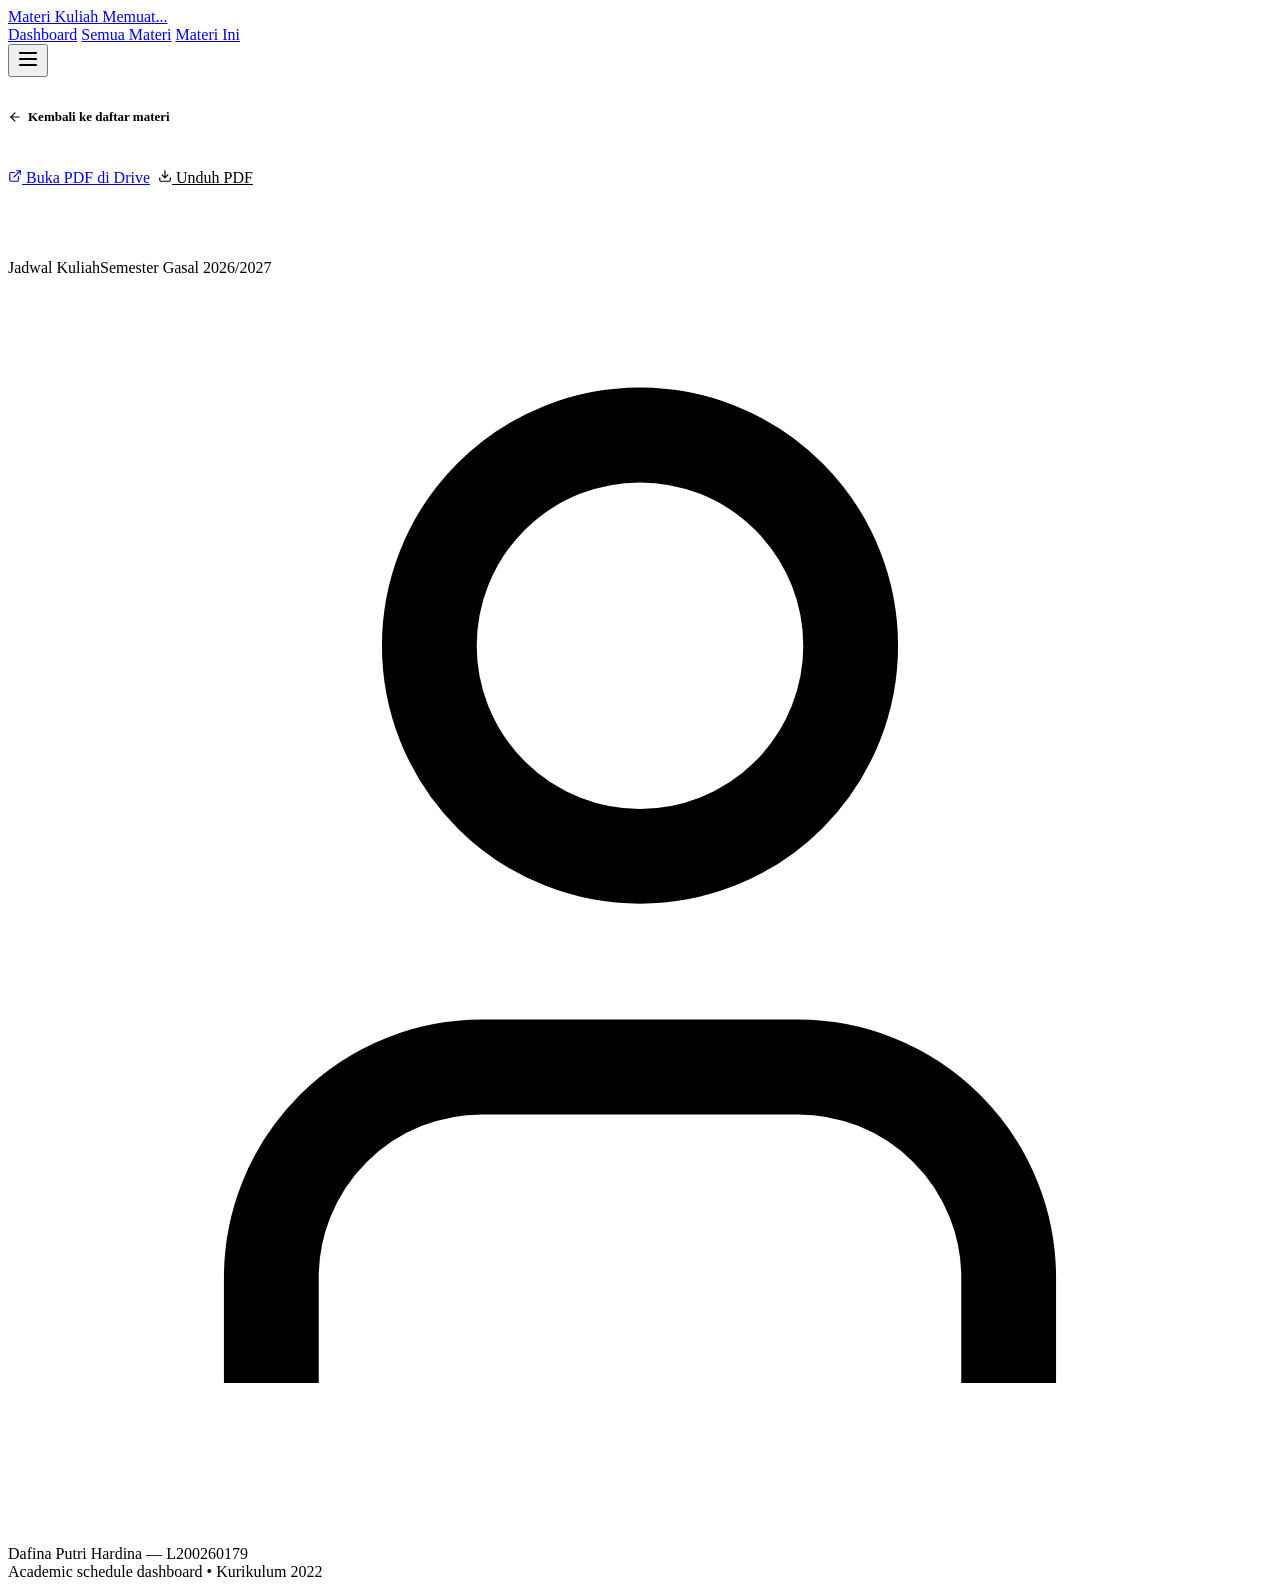
==== materi-eap.html @ a67ef13f "Add files via upload" ====
<!DOCTYPE html>
<html lang="id">
<head>
<meta charset="UTF-8">
<meta name="viewport" content="width=device-width, initial-scale=1.0">
<title>English for Academic Purpose — Materi</title>
<script>document.documentElement.classList.add('js');</script>
<link rel="preconnect" href="https://fonts.googleapis.com">
<link rel="preconnect" href="https://fonts.gstatic.com" crossorigin>
<link href="https://fonts.googleapis.com/css2?family=Inter:wght@400;500;600&family=Plus+Jakarta+Sans:wght@600;700&display=swap" rel="stylesheet">
<link rel="stylesheet" href="assets/style.css">
</head>
<body data-page="materi-detail" data-mk="TIF1221202">

<header class="header" id="siteHeader">
  <div class="container header-inner">
    <a href="index.html" class="header-brand">
      <span class="header-brand-title">Materi Kuliah</span>
      <span class="header-brand-sub" id="courseTitle">Memuat...</span>
    </a>
    <nav class="header-nav" id="headerNav">
      <a href="index.html">Dashboard</a>
      <a href="materi.html">Semua Materi</a>
      <a href="#" class="active">Materi Ini</a>
    </nav>
    <button class="menu-toggle" id="menuToggle" aria-label="Buka menu" aria-expanded="false">
      <svg xmlns="http://www.w3.org/2000/svg" width="24" height="24" viewBox="0 0 24 24" fill="none" stroke="currentColor" stroke-width="2" stroke-linecap="round" stroke-linejoin="round"><line x1="4" x2="20" y1="12" y2="12"/><line x1="4" x2="20" y1="6" y2="6"/><line x1="4" x2="20" y1="18" y2="18"/></svg>
    </button>
  </div>
</header>

<main class="container">
  <section class="page-intro" style="padding-top:32px;padding-bottom:8px">
    <a href="materi.html" style="display:inline-flex;align-items:center;gap:6px;font-size:13px;font-weight:600;color:var(--navy);margin-bottom:16px;text-decoration:none">
      <svg xmlns="http://www.w3.org/2000/svg" width="14" height="14" viewBox="0 0 24 24" fill="none" stroke="currentColor" stroke-width="2" stroke-linecap="round" stroke-linejoin="round"><path d="M19 12H5"/><path d="m12 19-7-7 7-7"/></svg>
      Kembali ke daftar materi
    </a>
    <div id="courseMeta" style="display:flex;flex-wrap:wrap;gap:16px;font-size:13px;color:var(--ts);margin-top:12px"></div>
    <div style="display:flex;gap:8px;flex-wrap:wrap;margin-top:16px">
      <a id="openDrive" href="#" target="_blank" rel="noopener" class="btn">
        <svg xmlns="http://www.w3.org/2000/svg" width="14" height="14" viewBox="0 0 24 24" fill="none" stroke="currentColor" stroke-width="2" stroke-linecap="round" stroke-linejoin="round"><path d="M18 13v6a2 2 0 0 1-2 2H5a2 2 0 0 1-2-2V8a2 2 0 0 1 2-2h6"/><polyline points="15 3 21 3 21 9"/><line x1="10" x2="21" y1="14" y2="3"/></svg>
        Buka PDF di Drive
      </a>
      <a id="downloadPdf" href="#" target="_blank" rel="noopener" class="btn" style="background:var(--surface);color:var(--tp);border:1px solid var(--border)">
        <svg xmlns="http://www.w3.org/2000/svg" width="14" height="14" viewBox="0 0 24 24" fill="none" stroke="currentColor" stroke-width="2" stroke-linecap="round" stroke-linejoin="round"><path d="M21 15v4a2 2 0 0 1-2 2H5a2 2 0 0 1-2-2v-4"/><polyline points="7 10 12 15 17 10"/><line x1="12" x2="12" y1="15" y2="3"/></svg>
        Unduh PDF
      </a>
    </div>
  </section>

  <div class="materi-detail-layout" style="padding-bottom:64px">
    <aside class="materi-nav" id="materiNav"></aside>
    <div class="pertemuan-main" id="pertemuanContent"></div>
  </div>
</main>

<footer class="footer">
  <div class="container footer-inner">
    <div class="footer-brand"><span class="footer-brand-title">Jadwal Kuliah</span><span class="footer-brand-sub">Semester Gasal 2026/2027</span></div>
    <div class="footer-divider"></div>
    <div class="footer-meta">
      <div class="footer-meta-item"><svg xmlns="http://www.w3.org/2000/svg" viewBox="0 0 24 24" fill="none" stroke="currentColor" stroke-width="1.8"><path d="M19 21v-2a4 4 0 0 0-4-4H9a4 4 0 0 0-4 4v2"/><circle cx="12" cy="7" r="4"/></svg><span>Dafina Putri Hardina — L200260179</span></div>
      <span class="footer-tagline">Academic schedule dashboard • Kurikulum 2022</span>
    </div>
  </div>
</footer>

<script src="assets/data.js"></script>
<script src="assets/app.js"></script>
</body>
</html>
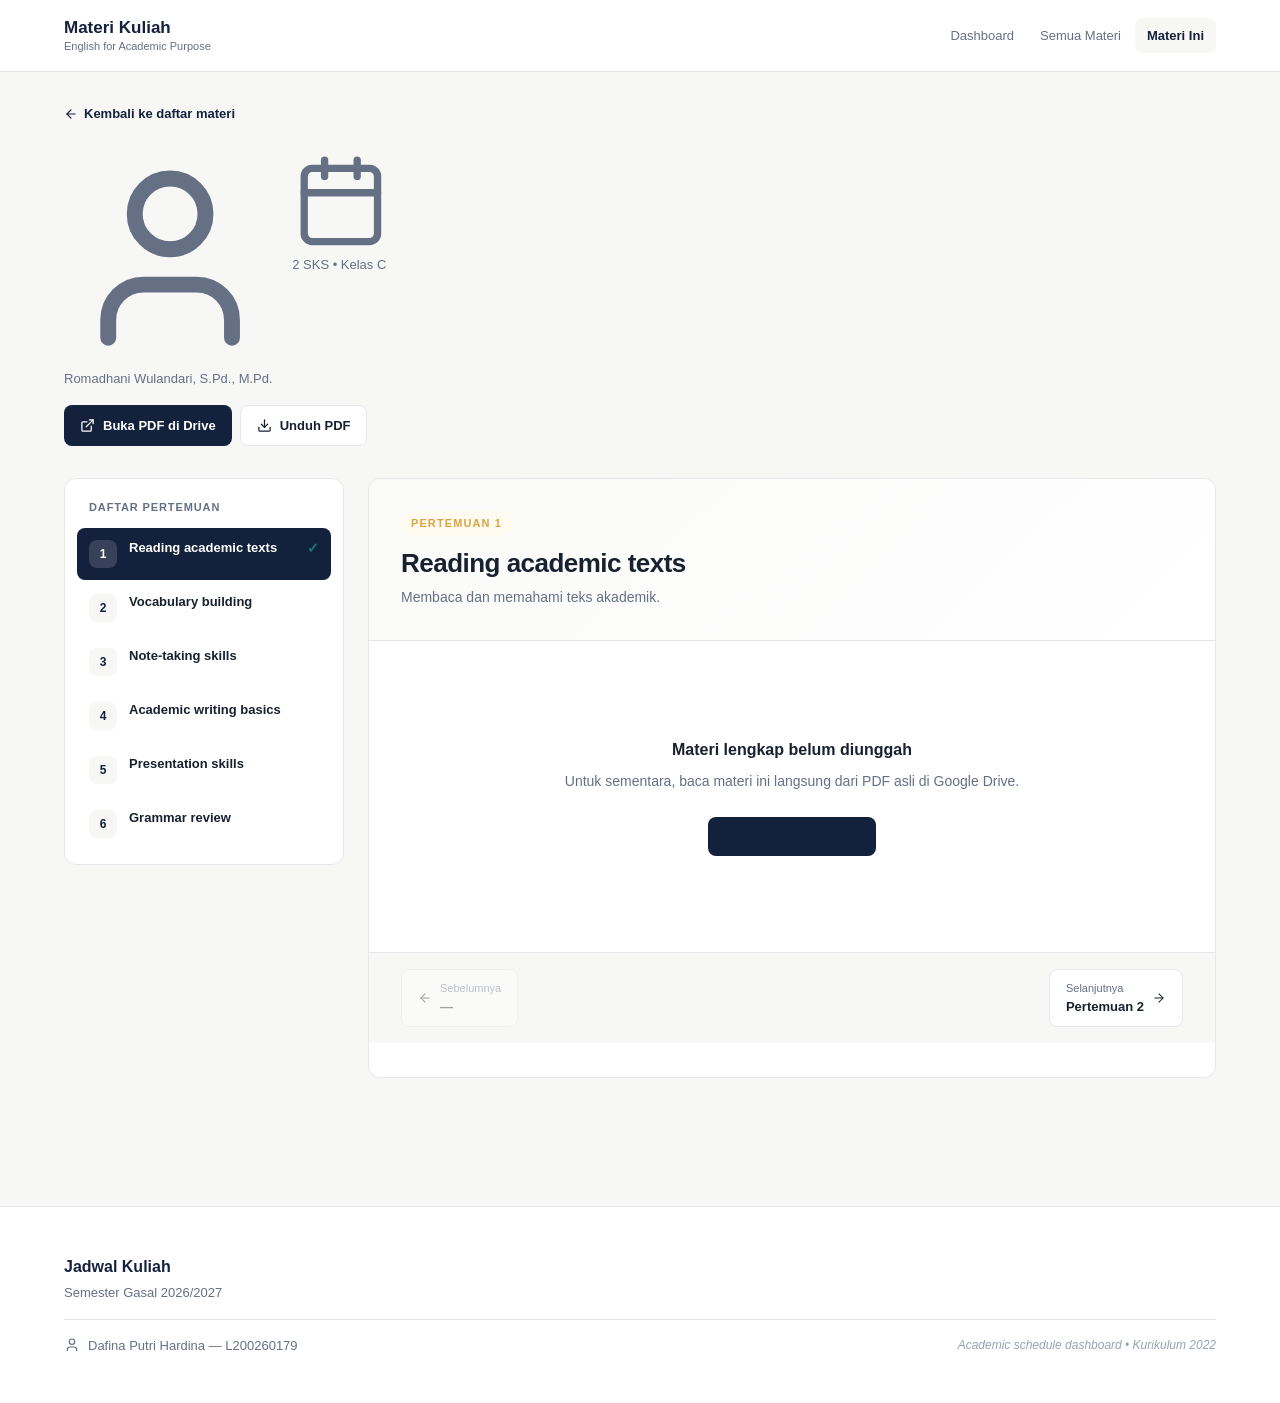
==== commit 8ecb4373: "Update materi-eap.html" ====
--- a/materi-eap.html
+++ b/materi-eap.html
@@ -66,6 +66,7 @@
 </footer>
 
 <script src="assets/data.js"></script>
+<script src="assets/materi.js"></script>
 <script src="assets/app.js"></script>
 </body>
-</html>+</html>
--- a/assets/style.css
+++ b/assets/style.css
@@ -0,0 +1,449 @@
+*,*::before,*::after{box-sizing:border-box;margin:0;padding:0}
+:root{
+  --navy:#14213D; --gold:#D9A441; --teal:#197C7A;
+  --bg:#F7F7F5; --surface:#FFFFFF;
+  --tp:#18212F; --ts:#667085;
+  --border:#E4E7EC;
+  --success:#2F7D5A; --warning:#C58A24; --danger:#B84A4A;
+  --sp1:4px;--sp2:8px;--sp3:12px;--sp4:16px;--sp5:24px;--sp6:32px;--sp7:48px;--sp8:64px;
+  --rb:8px;--rc:12px;
+  --sh-sm:0 1px 3px rgba(16,24,40,.06);
+  --sh-hv:0 4px 12px rgba(16,24,40,.08);
+  --fh:'Plus Jakarta Sans','Inter',sans-serif;
+  --fb:'Inter',sans-serif;
+  --mw:1200px;--hh:72px;
+  --ease:cubic-bezier(.22,.61,.36,1);
+  --ease-smooth:cubic-bezier(.16,1,.3,1);
+  --ease-bounce:cubic-bezier(.34,1.56,.64,1);
+}
+html{scroll-behavior:smooth;scroll-padding-top:90px}
+body{font-family:var(--fb);background:var(--bg);color:var(--tp);font-size:15px;line-height:1.5;-webkit-font-smoothing:antialiased}
+h1,h2,h3,h4{font-family:var(--fh);font-weight:700;letter-spacing:-.02em;line-height:1.15}
+h1{font-size:36px}h2{font-size:26px}h3{font-size:19px}h4{font-size:15px}
+@media(max-width:768px){h1{font-size:28px}h2{font-size:22px}h3{font-size:17px}}
+.container{max-width:var(--mw);margin:0 auto;padding:0 var(--sp5)}
+@media(max-width:768px){.container{padding:0 var(--sp4)}}
+.eyebrow{font-size:12px;font-weight:600;letter-spacing:.08em;text-transform:uppercase;color:var(--gold)}
+.sr-only{position:absolute;width:1px;height:1px;padding:0;margin:-1px;overflow:hidden;clip:rect(0,0,0,0);white-space:nowrap;border:0}
+a{color:var(--navy);text-decoration:none}
+a:hover{text-decoration:underline}
+
+@keyframes fadeUpSm{from{opacity:0;transform:translateY(6px)}to{opacity:1;transform:translateY(0)}}
+@keyframes fadeUp{from{opacity:0;transform:translateY(10px)}to{opacity:1;transform:translateY(0)}}
+@keyframes fadeInOnly{from{opacity:0}to{opacity:1}}
+@keyframes pulseDot{0%,100%{opacity:1;transform:scale(1)}50%{opacity:.35;transform:scale(1.4)}}
+@keyframes headerDrop{from{opacity:0;transform:translateY(-18px)}to{opacity:1;transform:translateY(0)}}
+@keyframes heroTitle{from{opacity:0;transform:translateY(28px) scale(.97)}to{opacity:1;transform:translateY(0) scale(1)}}
+@keyframes summaryIn{from{opacity:0;transform:translateY(36px) scale(.96)}to{opacity:1;transform:translateY(0) scale(1)}}
+@keyframes cardStagger{from{opacity:0;transform:translateY(36px) scale(.98)}to{opacity:1;transform:translateY(0) scale(1)}}
+@keyframes slideInLeft{from{opacity:0;transform:translateX(-16px)}to{opacity:1;transform:translateX(0)}}
+@keyframes slideDown{from{opacity:0;transform:translateY(-12px)}to{opacity:1;transform:translateY(0)}}
+@keyframes cdPop{0%{transform:scale(1)}40%{transform:scale(1.18);color:var(--gold)}100%{transform:scale(1)}}
+@keyframes currentGlow{0%,100%{box-shadow:0 2px 10px rgba(25,124,122,.16)}50%{box-shadow:0 10px 28px rgba(25,124,122,.38)}}
+@keyframes gridIn{from{opacity:0;transform:translateY(24px) scale(.98)}to{opacity:1;transform:translateY(0) scale(1)}}
+
+.header{animation:headerDrop 700ms var(--ease-smooth) backwards}
+.js .reveal{opacity:0;transform:translateY(52px);transition:opacity 900ms var(--ease-smooth),transform 900ms var(--ease-smooth)}
+.js .reveal.is-visible{opacity:1;transform:translateY(0)}
+
+.header{position:sticky;top:0;z-index:100;background:var(--surface);border-bottom:1px solid var(--border);height:var(--hh);display:flex;align-items:center;
+  transition:box-shadow 400ms var(--ease-smooth),border-color 400ms var(--ease-smooth),background-color 400ms var(--ease-smooth)}
+.header.scrolled{box-shadow:0 8px 24px rgba(16,24,40,.08);border-bottom-color:#D0D5DD;background:rgba(255,255,255,.98)}
+.header-inner{display:flex;align-items:center;justify-content:space-between;width:100%}
+.header-brand{text-decoration:none;color:var(--tp);display:flex;flex-direction:column;gap:2px}
+.header-brand-title{font-family:var(--fh);font-weight:700;font-size:17px;color:var(--navy);line-height:1.2}
+.header-brand-sub{font-size:11px;font-weight:500;color:var(--ts);line-height:1.2}
+.header-nav{display:flex;align-items:center;gap:2px;flex-wrap:wrap}
+.header-nav a{font-size:13px;font-weight:500;color:var(--ts);text-decoration:none;padding:var(--sp2) var(--sp3);border-radius:var(--rb);transition:color 220ms var(--ease-smooth), background-color 220ms var(--ease-smooth)}
+.header-nav a:hover{color:var(--navy);background:var(--bg);text-decoration:none}
+.header-nav a.active{color:var(--navy);font-weight:600;background:var(--bg)}
+.menu-toggle{display:none;background:none;border:none;cursor:pointer;padding:var(--sp2);color:var(--tp);border-radius:var(--rb)}
+.menu-toggle:hover{background:var(--bg)}
+@media(max-width:1100px){
+  .header-nav{display:none;position:absolute;top:var(--hh);left:0;right:0;background:var(--surface);border-bottom:1px solid var(--border);flex-direction:column;padding:var(--sp3);box-shadow:var(--sh-sm)}
+  .header-nav.open{display:flex;animation:fadeUpSm 260ms var(--ease-smooth) backwards}
+  .header-nav a{padding:var(--sp3) var(--sp4);width:100%}
+  .menu-toggle{display:flex;align-items:center}
+}
+
+.page-intro{padding:var(--sp8) 0 var(--sp6)}
+@media(max-width:768px){.page-intro{padding:var(--sp6) 0 var(--sp5)}}
+.page-intro .eyebrow{margin-bottom:var(--sp2);display:block}
+.page-intro h1{margin-bottom:var(--sp2)}
+.page-intro p{color:var(--ts);font-size:16px;max-width:620px}
+.student-info{display:flex;flex-wrap:wrap;gap:var(--sp2) var(--sp5);margin-top:var(--sp5);padding:var(--sp4) 0;border-top:1px solid var(--border);border-bottom:1px solid var(--border)}
+.student-info-item{display:flex;align-items:center;gap:var(--sp2);font-size:14px;color:var(--ts)}
+.student-info-item svg{width:16px;height:16px;stroke-width:1.8;color:var(--navy)}
+.student-info-item strong{color:var(--tp);font-weight:600}
+
+.today-summary{background:var(--surface);border:1px solid var(--border);border-radius:var(--rc);padding:var(--sp6);box-shadow:var(--sh-sm)}
+@media(max-width:768px){.today-summary{padding:var(--sp5)}}
+.today-header{display:flex;align-items:flex-start;justify-content:space-between;flex-wrap:wrap;gap:var(--sp4);margin-bottom:var(--sp5)}
+.today-date{display:flex;flex-direction:column;gap:var(--sp1)}
+.today-date .day-name{font-family:var(--fh);font-size:22px;font-weight:700;color:var(--navy);text-transform:uppercase}
+.today-date .full-date{font-size:13px;color:var(--ts);font-weight:500;text-transform:uppercase;letter-spacing:.04em}
+.today-class-count{display:flex;align-items:center;gap:var(--sp2);background:var(--bg);padding:var(--sp2) var(--sp4);border-radius:var(--rb);font-size:14px;font-weight:600;color:var(--navy)}
+.today-next{display:flex;align-items:flex-start;gap:var(--sp4);padding-top:var(--sp4);border-top:1px solid var(--border)}
+.today-next-icon{width:40px;height:40px;background:var(--navy);border-radius:var(--rb);display:flex;align-items:center;justify-content:center;color:#fff;flex-shrink:0}
+.today-next-info{flex:1;min-width:0}
+.today-next-label{font-size:11px;font-weight:600;letter-spacing:.06em;text-transform:uppercase;color:var(--ts);margin-bottom:var(--sp1)}
+.today-next-course{font-family:var(--fh);font-size:16px;font-weight:700;color:var(--tp);margin-bottom:var(--sp1);line-height:1.3}
+.today-next-time{font-size:14px;color:var(--ts);font-weight:500}
+.today-next-status{display:inline-flex;align-items:center;gap:var(--sp2);font-size:12px;font-weight:600;padding:var(--sp1) var(--sp3);border-radius:100px;margin-top:var(--sp2)}
+.today-next-status .dot{width:8px;height:8px;border-radius:50%}
+.st-upcoming{background:#F0F4FF;color:#3B5BDB}.st-upcoming .dot{background:#3B5BDB}
+.st-ongoing{background:#E6F7F0;color:var(--success)}.st-ongoing .dot{background:var(--success);animation:pulseDot 1.6s ease-in-out infinite}
+.st-free{background:#FFF8E6;color:var(--warning)}.st-free .dot{background:var(--warning)}
+.today-next-countdown{display:inline-flex;align-items:baseline;gap:6px;margin-top:var(--sp3);padding:6px 10px;background:var(--bg);border-radius:var(--rb);font-size:12px;color:var(--ts);font-weight:500}
+.today-next-countdown .cd-value{font-family:var(--fh);font-weight:700;color:var(--navy);font-size:13px;font-variant-numeric:tabular-nums;display:inline-block}
+.cd-value.cd-pop{animation:cdPop 500ms var(--ease-bounce)}
+
+.sec{margin-top:var(--sp7)}
+.sec-h{display:flex;align-items:center;justify-content:space-between;margin-bottom:var(--sp5);flex-wrap:wrap;gap:var(--sp3)}
+.sec-h h2{font-size:24px}
+.sec-h .sub{font-size:13px;color:var(--ts);margin-top:4px;max-width:640px}
+@media(max-width:768px){.sec-h h2{font-size:20px}}
+
+.day-tabs{display:flex;border-bottom:1px solid var(--border);overflow-x:auto;scrollbar-width:none}
+.day-tabs::-webkit-scrollbar{display:none}
+.day-tab{position:relative;background:none;border:none;border-bottom:2px solid transparent;padding:var(--sp3) var(--sp4);font-family:var(--fb);font-size:14px;font-weight:500;color:var(--ts);cursor:pointer;white-space:nowrap;margin-bottom:-1px;
+  transition:color 350ms var(--ease-smooth), border-color 450ms var(--ease-smooth), background-color 350ms var(--ease-smooth)}
+.day-tab::after{content:"";position:absolute;left:12px;right:12px;bottom:-1px;height:2px;background:var(--navy);border-radius:2px;transform:scaleX(0);transform-origin:center;transition:transform 450ms var(--ease-smooth);pointer-events:none}
+.day-tab:hover{color:var(--navy)}
+.day-tab.active{color:var(--navy);font-weight:600;border-bottom-color:transparent}
+.day-tab.active::after{transform:scaleX(1)}
+.day-tab .cc{display:inline-block;background:var(--bg);color:var(--ts);font-size:11px;font-weight:600;padding:1px 7px;border-radius:100px;margin-left:var(--sp2)}
+.day-tab.has-c .cc{background:var(--teal);color:#fff}
+.day-tab.active .cc{background:var(--navy);color:#fff}
+
+.schedule-list{display:flex;flex-direction:column;gap:var(--sp3);margin-top:var(--sp5)}
+.schedule-card{background:var(--surface);border:1px solid var(--border);border-radius:var(--rc);padding:var(--sp5) var(--sp6);display:grid;grid-template-columns:140px 1fr auto;gap:var(--sp5);align-items:center;position:relative;
+  animation:cardStagger 800ms var(--ease-smooth) backwards;
+  transition:transform 320ms var(--ease-smooth),box-shadow 320ms var(--ease-smooth),border-color 320ms var(--ease-smooth)}
+.schedule-list .schedule-card:nth-child(1){animation-delay:80ms}
+.schedule-list .schedule-card:nth-child(2){animation-delay:180ms}
+.schedule-list .schedule-card:nth-child(3){animation-delay:280ms}
+@media(max-width:900px){.schedule-card{grid-template-columns:120px 1fr;padding:var(--sp4) var(--sp5);gap:var(--sp4)}}
+@media(max-width:600px){.schedule-card{grid-template-columns:1fr;padding:var(--sp4);gap:var(--sp3)}}
+@media(hover:hover){.schedule-card:hover{transform:translateY(-7px) scale(1.012);box-shadow:0 18px 36px rgba(16,24,40,.14);border-color:#B8C0CC}}
+.schedule-card.is-current{border-color:var(--teal);background:linear-gradient(0deg, rgba(25,124,122,.05), rgba(25,124,122,.05)), var(--surface);animation:cardStagger 800ms var(--ease-smooth) backwards, currentGlow 2.8s ease-in-out infinite;transform:translateY(-1px)}
+.schedule-card.is-current::before{content:"";position:absolute;left:0;top:0;bottom:0;width:3px;background:var(--teal);border-radius:var(--rc) 0 0 var(--rc)}
+.card-time{display:flex;flex-direction:column;gap:var(--sp1)}
+.card-time-value{font-family:var(--fh);font-size:17px;font-weight:700;color:var(--navy);line-height:1.2}
+.card-time-jam{font-size:12px;font-weight:500;color:var(--ts)}
+.card-main{min-width:0}
+.card-course{font-family:var(--fh);font-size:16px;font-weight:700;color:var(--tp);margin-bottom:var(--sp1);line-height:1.3}
+.card-code{font-size:12px;font-weight:500;color:var(--ts);font-family:'SF Mono','Fira Code',monospace}
+.card-meta{display:flex;flex-wrap:wrap;gap:var(--sp2) var(--sp5);margin-top:var(--sp3)}
+.card-meta-item{display:flex;align-items:center;gap:var(--sp2);font-size:13px;color:var(--ts)}
+.card-meta-item svg{width:15px;height:15px;stroke-width:1.8;color:var(--navy);flex-shrink:0}
+.card-side{display:flex;flex-direction:column;align-items:flex-end;gap:var(--sp2)}
+.card-kelas-badge{display:inline-flex;align-items:center;justify-content:center;width:32px;height:32px;background:var(--navy);color:#fff;border-radius:var(--rb);font-family:var(--fh);font-weight:700;font-size:14px}
+@media(max-width:900px){.card-side{grid-column:1/-1;flex-direction:row;align-items:center;justify-content:flex-start;gap:var(--sp4);padding-top:var(--sp3);border-top:1px solid var(--border)}}
+
+.overview-grid{display:grid;grid-template-columns:repeat(5,1fr);gap:var(--sp3)}
+@media(max-width:900px){.overview-grid{grid-template-columns:repeat(3,1fr)}}
+@media(max-width:600px){.overview-grid{grid-template-columns:1fr 1fr}}
+.overview-card{background:var(--surface);border:1px solid var(--border);border-radius:var(--rc);padding:var(--sp4) var(--sp5);
+  transition:transform 320ms var(--ease-smooth),box-shadow 320ms var(--ease-smooth),border-color 320ms var(--ease-smooth)}
+.overview-card:hover{transform:translateY(-5px);box-shadow:var(--sh-hv);border-color:#C8CDD5}
+.overview-card .day{font-family:var(--fh);font-size:14px;font-weight:700;color:var(--navy);text-transform:uppercase;letter-spacing:.03em;margin-bottom:var(--sp2)}
+.overview-card .count{font-family:var(--fh);font-size:32px;font-weight:700;color:var(--tp);line-height:1;margin-bottom:var(--sp1);transition:transform 320ms var(--ease-bounce),color 320ms var(--ease-smooth);display:inline-block}
+.overview-card:hover .count{transform:scale(1.12);color:var(--navy)}
+.overview-card .count-label{font-size:12px;color:var(--ts);font-weight:500}
+.overview-card.empty .count{color:#C8CDD5}
+
+.materi-grid{display:grid;grid-template-columns:repeat(auto-fill,minmax(300px,1fr));gap:var(--sp4);margin-top:var(--sp5)}
+.materi-card{background:var(--surface);border:1px solid var(--border);border-radius:var(--rc);padding:var(--sp5);display:flex;flex-direction:column;gap:var(--sp3);text-decoration:none;color:inherit;
+  animation:gridIn 600ms var(--ease-smooth) backwards;
+  transition:transform 320ms var(--ease-smooth),box-shadow 320ms var(--ease-smooth),border-color 320ms var(--ease-smooth)}
+.materi-card:hover{transform:translateY(-5px);box-shadow:0 18px 36px rgba(16,24,40,.1);border-color:#C8CDD5;text-decoration:none}
+.materi-card-icon{width:48px;height:48px;background:var(--navy);border-radius:var(--rb);display:flex;align-items:center;justify-content:center;color:#fff;font-family:var(--fh);font-weight:700;font-size:18px}
+.materi-card-body{flex:1}
+.materi-card-code{font-size:11px;font-weight:600;color:var(--ts);font-family:'SF Mono','Fira Code',monospace;letter-spacing:.04em}
+.materi-card-title{font-family:var(--fh);font-size:17px;font-weight:700;color:var(--tp);margin:6px 0;line-height:1.3}
+.materi-card-meta{display:flex;gap:var(--sp3);flex-wrap:wrap;font-size:12px;color:var(--ts);margin-top:var(--sp2)}
+.materi-card-meta span{display:inline-flex;align-items:center;gap:5px}
+.materi-card-meta svg{width:12px;height:12px;color:var(--navy);stroke-width:1.8}
+.materi-card-progress{margin-top:var(--sp4);padding-top:var(--sp3);border-top:1px solid var(--border);display:flex;justify-content:space-between;align-items:center;gap:var(--sp3)}
+.materi-card-progress-bar{flex:1;height:5px;background:var(--border);border-radius:100px;overflow:hidden}
+.materi-card-progress-fill{height:100%;background:var(--teal);border-radius:100px;transition:width 700ms var(--ease-smooth)}
+.materi-card-progress-text{font-size:11px;font-weight:700;color:var(--navy);font-variant-numeric:tabular-nums}
+.materi-card-cta{display:inline-flex;align-items:center;gap:6px;font-size:12px;font-weight:600;color:var(--navy);margin-top:var(--sp2)}
+.materi-card-cta svg{width:13px;height:13px;stroke-width:2.2;transition:transform 220ms var(--ease-smooth)}
+.materi-card:hover .materi-card-cta svg{transform:translateX(3px)}
+
+.materi-detail-layout{display:grid;grid-template-columns:280px 1fr;gap:var(--sp5);align-items:start;margin-top:var(--sp5)}
+@media(max-width:900px){.materi-detail-layout{grid-template-columns:1fr;gap:var(--sp4)}}
+.materi-nav{background:var(--surface);border:1px solid var(--border);border-radius:var(--rc);padding:var(--sp3);position:sticky;top:88px;max-height:calc(100vh - 110px);overflow-y:auto}
+@media(max-width:900px){.materi-nav{position:static;max-height:none;display:flex;overflow-x:auto;gap:var(--sp2);padding:var(--sp3);scrollbar-width:none}}
+.materi-nav::-webkit-scrollbar{display:none}
+.materi-nav-title{font-size:11px;font-weight:700;letter-spacing:.08em;text-transform:uppercase;color:var(--ts);padding:var(--sp2) var(--sp3);margin-bottom:var(--sp1)}
+@media(max-width:900px){.materi-nav-title{display:none}}
+.pertemuan-item{display:flex;align-items:flex-start;gap:var(--sp3);padding:var(--sp3);border-radius:var(--rb);cursor:pointer;border:none;background:none;width:100%;text-align:left;font-family:var(--fb);margin-bottom:2px;
+  transition:background-color 250ms var(--ease-smooth), color 250ms var(--ease-smooth), transform 250ms var(--ease-smooth)}
+.pertemuan-item:hover{background:var(--bg);transform:translateX(4px)}
+.pertemuan-item.active{background:var(--navy);color:#fff}
+.pertemuan-item.active .pertemuan-item-title,.pertemuan-item.active .pertemuan-item-num{color:#fff}
+@media(max-width:900px){.pertemuan-item{flex-shrink:0;width:auto;white-space:nowrap;margin-bottom:0;padding:var(--sp2) var(--sp4)}}
+.pertemuan-item-num{width:28px;height:28px;background:var(--bg);color:var(--navy);border-radius:var(--rb);display:flex;align-items:center;justify-content:center;font-family:var(--fh);font-weight:700;font-size:12px;flex-shrink:0}
+.pertemuan-item.active .pertemuan-item-num{background:rgba(255,255,255,.15)}
+@media(max-width:900px){.pertemuan-item-num{display:none}}
+.pertemuan-item-body{min-width:0;flex:1}
+.pertemuan-item-title{font-family:var(--fh);font-size:13px;font-weight:700;color:var(--tp);line-height:1.3}
+.pertemuan-item-check{margin-left:auto;flex-shrink:0;color:var(--teal);font-weight:700;font-size:14px}
+
+.pertemuan-main{background:var(--surface);border:1px solid var(--border);border-radius:var(--rc);overflow:hidden;min-height:600px}
+.pertemuan-header{padding:var(--sp6);border-bottom:1px solid var(--border);background:linear-gradient(135deg,#FAFAF9 0%,#FFFFFF 100%)}
+@media(max-width:600px){.pertemuan-header{padding:var(--sp5)}}
+.pertemuan-num{display:inline-block;font-size:11px;font-weight:700;letter-spacing:.1em;text-transform:uppercase;color:var(--gold);background:#FFFBF0;padding:4px 10px;border-radius:100px;margin-bottom:var(--sp3)}
+.pertemuan-header h1{font-size:26px;margin-bottom:var(--sp2);line-height:1.2}
+.pertemuan-desc{font-size:14px;color:var(--ts);line-height:1.5}
+.pertemuan-body{padding:var(--sp6)}
+@media(max-width:600px){.pertemuan-body{padding:var(--sp5)}}
+.pertemuan-body .detail-section{margin-bottom:var(--sp5)}
+.pertemuan-body .detail-section:last-child{margin-bottom:0}
+.pertemuan-body .detail-section h6{font-family:var(--fh);font-size:13px;font-weight:700;color:var(--navy);letter-spacing:.02em;margin-bottom:var(--sp3);padding-bottom:var(--sp2);border-bottom:1px solid var(--border);text-transform:uppercase}
+.pertemuan-body .detail-section p{font-size:14px;color:var(--tp);line-height:1.75;margin-bottom:var(--sp3)}
+.pertemuan-body .detail-section ul{list-style:none;padding:0;margin:0 0 var(--sp3) 0}
+.pertemuan-body .detail-section ul li{position:relative;padding-left:20px;font-size:14px;color:var(--tp);line-height:1.75;margin-bottom:6px}
+.pertemuan-body .detail-section ul li::before{content:"";position:absolute;left:0;top:10px;width:5px;height:5px;background:var(--teal);border-radius:50%}
+.pertemuan-body .detail-section strong{color:var(--navy);font-weight:600}
+.pertemuan-body .detail-section ol{padding-left:22px;margin:0 0 var(--sp3) 0}
+.pertemuan-body .detail-section ol li{font-size:14px;color:var(--tp);line-height:1.75;margin-bottom:6px}
+.pertemuan-body .detail-example{background:var(--bg);border-left:3px solid var(--gold);padding:var(--sp3) var(--sp4);border-radius:0 var(--rb) var(--rb) 0;margin-bottom:var(--sp3);font-size:13.5px;line-height:1.7;color:var(--tp)}
+.pertemuan-body .detail-example .label{font-size:10px;font-weight:700;letter-spacing:.08em;text-transform:uppercase;color:var(--gold);margin-bottom:8px;display:block}
+.pertemuan-body .detail-example p{margin-bottom:4px;font-size:13.5px}
+.pertemuan-body .detail-note{background:#F0F8F7;border-left:3px solid var(--teal);padding:var(--sp3) var(--sp4);border-radius:0 var(--rb) var(--rb) 0;font-size:13.5px;color:var(--tp);line-height:1.7;margin-bottom:var(--sp3)}
+.pertemuan-body .detail-note.warm{background:#FFFBF0;border-left-color:var(--gold)}
+.pertemuan-body .detail-tag{display:inline-block;font-size:10px;font-weight:700;letter-spacing:.05em;text-transform:uppercase;color:#fff;background:var(--navy);padding:2px 8px;border-radius:4px;margin-right:4px;vertical-align:middle}
+.pertemuan-body .detail-tag.gold{background:var(--gold)}
+.pertemuan-body .detail-tag.teal{background:var(--teal)}
+.pertemuan-body .detail-tag.red{background:var(--danger)}
+.pertemuan-body .detail-tag.green{background:var(--success)}
+.pertemuan-body .eval-table{display:flex;flex-direction:column;border:1px solid var(--border);border-radius:var(--rb);overflow:hidden;margin-bottom:var(--sp3)}
+.pertemuan-body .eval-row{display:grid;grid-template-columns:1fr auto;gap:var(--sp3);padding:var(--sp3) var(--sp4);border-bottom:1px solid var(--border);font-size:13px;align-items:center}
+.pertemuan-body .eval-row:last-child{border-bottom:none}
+.pertemuan-body .eval-row .komponen{color:var(--tp);font-weight:500}
+.pertemuan-body .eval-row .bobot{font-family:var(--fh);font-weight:700;color:var(--navy);font-size:14px;min-width:48px;text-align:right}
+.pertemuan-body .eval-row.highlight{background:#FFFBF0}
+.pertemuan-body .eval-row.highlight .bobot{color:var(--gold)}
+.pertemuan-body .skala-grid{display:grid;grid-template-columns:repeat(auto-fit,minmax(120px,1fr));gap:var(--sp2)}
+.pertemuan-body .skala-item{display:flex;align-items:center;justify-content:space-between;padding:var(--sp3) var(--sp4);background:var(--bg);border-radius:var(--rb);border-left:3px solid var(--navy);font-size:13px}
+.pertemuan-body .skala-item .grade{font-family:var(--fh);font-weight:700;color:var(--navy);font-size:16px;min-width:32px}
+.pertemuan-body .skala-item .range{color:var(--ts);font-size:12px;font-family:'SF Mono','Fira Code',monospace}
+.pertemuan-body .skala-item.a{border-left-color:var(--success)}.pertemuan-body .skala-item.a .grade{color:var(--success)}
+.pertemuan-body .skala-item.b{border-left-color:var(--teal)}.pertemuan-body .skala-item.b .grade{color:var(--teal)}
+.pertemuan-body .skala-item.c{border-left-color:var(--gold)}.pertemuan-body .skala-item.c .grade{color:var(--gold)}
+.pertemuan-body .skala-item.d{border-left-color:var(--warning)}.pertemuan-body .skala-item.d .grade{color:var(--warning)}
+.pertemuan-body .skala-item.e{border-left-color:var(--danger)}.pertemuan-body .skala-item.e .grade{color:var(--danger)}
+
+.empty-content{text-align:center;padding:var(--sp8) var(--sp5);color:var(--ts)}
+.empty-content p{font-size:14px;line-height:1.6;margin-bottom:var(--sp2)}
+.empty-content a{color:var(--navy);font-weight:600;text-decoration:underline}
+
+.pertemuan-nav{display:flex;justify-content:space-between;gap:var(--sp3);padding:var(--sp4) var(--sp6);border-top:1px solid var(--border);background:var(--bg)}
+@media(max-width:600px){.pertemuan-nav{padding:var(--sp4) var(--sp5);flex-direction:column}}
+.pertemuan-nav-btn{display:inline-flex;align-items:center;gap:8px;padding:10px 16px;border-radius:var(--rb);border:1px solid var(--border);background:var(--surface);color:var(--tp);font-family:var(--fb);font-size:13px;font-weight:600;cursor:pointer;text-decoration:none;
+  transition:transform 200ms var(--ease-smooth),background-color 250ms var(--ease-smooth),box-shadow 250ms var(--ease-smooth)}
+.pertemuan-nav-btn:hover{background:#fff;transform:translateY(-2px);box-shadow:var(--sh-sm);text-decoration:none;color:var(--tp)}
+.pertemuan-nav-btn svg{width:14px;height:14px}
+.pertemuan-nav-btn.next{margin-left:auto}
+.pertemuan-nav-btn .label{font-size:11px;color:var(--ts);font-weight:500;display:block}
+
+.silabus-layout{display:grid;grid-template-columns:300px 1fr;gap:var(--sp5);align-items:start}
+@media(max-width:900px){.silabus-layout{grid-template-columns:1fr;gap:var(--sp4)}}
+.silabus-sidebar{background:var(--surface);border:1px solid var(--border);border-radius:var(--rc);padding:var(--sp3);position:sticky;top:88px;max-height:calc(100vh - 110px);overflow-y:auto}
+@media(max-width:900px){.silabus-sidebar{position:static;max-height:none;display:flex;overflow-x:auto;gap:var(--sp2);padding:var(--sp3);scrollbar-width:none}}
+.silabus-sidebar::-webkit-scrollbar{display:none}
+.silabus-sidebar-title{font-size:11px;font-weight:700;letter-spacing:.08em;text-transform:uppercase;color:var(--ts);padding:var(--sp2) var(--sp3);margin-bottom:var(--sp1)}
+@media(max-width:900px){.silabus-sidebar-title{display:none}}
+.silabus-item{display:flex;align-items:flex-start;gap:var(--sp3);padding:var(--sp3);border-radius:var(--rb);cursor:pointer;border:none;background:none;width:100%;text-align:left;font-family:var(--fb);margin-bottom:2px;
+  transition:background-color 250ms var(--ease-smooth), color 250ms var(--ease-smooth), transform 250ms var(--ease-smooth)}
+.silabus-item:hover{background:var(--bg);transform:translateX(6px)}
+.silabus-item.active{background:var(--navy);color:#fff}
+.silabus-item.active .silabus-item-code,.silabus-item.active .silabus-item-name{color:#fff}
+@media(max-width:900px){.silabus-item{flex-shrink:0;width:auto;white-space:nowrap;margin-bottom:0;padding:var(--sp2) var(--sp4)}}
+.silabus-item-num{width:28px;height:28px;background:var(--bg);color:var(--navy);border-radius:var(--rb);display:flex;align-items:center;justify-content:center;font-family:var(--fh);font-weight:700;font-size:12px;flex-shrink:0}
+.silabus-item.active .silabus-item-num{background:rgba(255,255,255,.15);color:#fff}
+@media(max-width:900px){.silabus-item-num{display:none}}
+.silabus-item-info{min-width:0;flex:1}
+.silabus-item-name{font-family:var(--fh);font-size:13px;font-weight:700;color:var(--tp);line-height:1.3;margin-bottom:2px}
+.silabus-item-code{font-size:10px;font-weight:500;color:var(--ts);font-family:'SF Mono','Fira Code',monospace}
+.silabus-main{background:var(--surface);border:1px solid var(--border);border-radius:var(--rc);overflow:hidden;min-height:400px}
+.silabus-header{padding:var(--sp5) var(--sp6);border-bottom:1px solid var(--border);background:linear-gradient(135deg,#FAFAF9 0%,#FFFFFF 100%)}
+.silabus-header h3{font-size:19px;margin-bottom:var(--sp1)}
+.silabus-header-code{font-size:12px;font-weight:500;color:var(--ts);font-family:'SF Mono','Fira Code',monospace}
+.silabus-body{padding:var(--sp5) var(--sp6)}
+.silabus-table{display:flex;flex-direction:column;border:1px solid var(--border);border-radius:var(--rb);overflow:hidden}
+.silabus-row{border-bottom:1px solid var(--border);background:var(--surface)}
+.silabus-row:last-child{border-bottom:none}
+.silabus-row-head{display:grid;grid-template-columns:56px 1fr;gap:var(--sp4);padding:var(--sp4);align-items:flex-start}
+.silabus-row-head .num{font-family:var(--fh);font-weight:700;color:var(--navy);font-size:15px;text-align:center;padding-top:1px}
+.silabus-row-head .materi-title{color:var(--tp);font-weight:600;font-size:14px;line-height:1.45;margin-bottom:3px;font-family:var(--fh)}
+.silabus-row-head .materi-desc{color:var(--ts);font-size:13px;line-height:1.55}
+
+.course-list{display:flex;flex-direction:column;background:var(--surface);border:1px solid var(--border);border-radius:var(--rc);overflow:hidden}
+.course-acc{border-bottom:1px solid var(--border)}
+.course-acc:last-child{border-bottom:none}
+.course-acc-header{display:grid;grid-template-columns:1fr auto;gap:var(--sp4);padding:var(--sp4) var(--sp6);cursor:pointer;align-items:center;background:none;border:none;width:100%;text-align:left;font-family:var(--fb);
+  transition:background-color 250ms var(--ease-smooth),transform 250ms var(--ease-smooth)}
+.course-acc-header:hover{background:#FAFAF9;transform:translateX(4px)}
+.course-acc-info{min-width:0}
+.course-acc-name{font-family:var(--fh);font-size:15px;font-weight:700;color:var(--tp);margin-bottom:2px}
+.course-acc-code{font-size:12px;font-weight:500;color:var(--ts);font-family:'SF Mono','Fira Code',monospace}
+.course-acc-meta{display:flex;flex-wrap:wrap;gap:var(--sp2) var(--sp4);margin-top:var(--sp2)}
+.course-acc-meta span{display:flex;align-items:center;gap:5px;font-size:12px;color:var(--ts)}
+.course-acc-meta svg{width:13px;height:13px;stroke-width:1.8;color:var(--navy)}
+.course-acc-right{display:flex;align-items:center;gap:var(--sp3)}
+.course-acc-badge{display:inline-flex;align-items:center;justify-content:center;width:36px;height:36px;background:var(--bg);color:var(--navy);border-radius:var(--rb);font-family:var(--fh);font-weight:700;font-size:14px}
+.course-acc-chevron{width:20px;height:20px;color:var(--ts);transition:transform 450ms var(--ease-smooth)}
+.course-acc.open .course-acc-chevron{transform:rotate(180deg)}
+.course-acc-body{max-height:0;overflow:hidden;transition:max-height 650ms var(--ease-smooth)}
+.course-acc.open .course-acc-body{max-height:4000px}
+.course-acc-inner{padding:0 var(--sp6) var(--sp5);border-top:1px solid var(--border)}
+.acc-block{padding-top:var(--sp4)}
+.acc-block h5{font-size:11px;font-weight:700;letter-spacing:.08em;text-transform:uppercase;color:var(--ts);margin-bottom:var(--sp2)}
+.acc-block p{font-size:14px;color:var(--tp);line-height:1.6}
+.acc-block ul{list-style:none;padding:0;margin:0}
+.acc-block ul li{position:relative;padding-left:18px;font-size:14px;color:var(--tp);line-height:1.6;margin-bottom:var(--sp1)}
+.acc-block ul li::before{content:"";position:absolute;left:0;top:9px;width:6px;height:6px;background:var(--teal);border-radius:50%}
+.acc-ref{display:flex;flex-direction:column;gap:var(--sp2)}
+.acc-ref-item{display:flex;gap:var(--sp3);align-items:flex-start;font-size:13px;color:var(--tp);padding:var(--sp2) var(--sp3);background:var(--bg);border-radius:var(--rb);line-height:1.5}
+.acc-ref-item .tag{font-size:10px;font-weight:700;letter-spacing:.05em;text-transform:uppercase;color:var(--navy);background:var(--surface);padding:2px 6px;border-radius:4px;flex-shrink:0;border:1px solid var(--border)}
+.acc-tip{background:#F0F8F7;border-left:3px solid var(--teal);padding:var(--sp3) var(--sp4);border-radius:0 var(--rb) var(--rb) 0;font-size:13px;color:var(--tp);line-height:1.6}
+.acc-rps-note{background:#FFFBF0;border-left:3px solid var(--gold);padding:var(--sp3) var(--sp4);border-radius:0 var(--rb) var(--rb) 0;font-size:13px;color:var(--tp);line-height:1.6;display:flex;flex-direction:column;gap:4px}
+.acc-rps-note strong{color:var(--navy);font-weight:600}
+.tag-wajib{display:inline-block;font-size:10px;font-weight:600;letter-spacing:.04em;text-transform:uppercase;color:#fff;background:var(--navy);padding:2px 8px;border-radius:100px;margin-left:var(--sp2);vertical-align:middle}
+
+.tools-grid{display:grid;grid-template-columns:1fr 1fr;gap:var(--sp4)}
+@media(max-width:900px){.tools-grid{grid-template-columns:1fr}}
+.tool-card{background:var(--surface);border:1px solid var(--border);border-radius:var(--rc);padding:var(--sp5)}
+.tool-card h3{font-size:16px;margin-bottom:var(--sp1);display:flex;align-items:center;gap:var(--sp2)}
+.tool-card h3 svg{width:18px;height:18px;stroke-width:2;color:var(--navy)}
+.tool-card .tool-sub{font-size:12px;color:var(--ts);margin-bottom:var(--sp4)}
+.todo-input-row{display:flex;gap:var(--sp2);margin-bottom:var(--sp3)}
+.todo-input{flex:1;padding:10px 12px;border:1px solid var(--border);border-radius:var(--rb);font-family:var(--fb);font-size:14px;color:var(--tp);outline:none}
+.todo-input:focus{border-color:var(--navy)}
+.todo-add{background:var(--navy);color:#fff;border:none;border-radius:var(--rb);padding:10px 16px;font-family:var(--fb);font-weight:600;font-size:13px;cursor:pointer}
+.todo-add:hover{background:#0D1730}
+.todo-list{list-style:none;display:flex;flex-direction:column;gap:var(--sp2);max-height:280px;overflow-y:auto}
+.todo-item{display:flex;align-items:center;gap:var(--sp3);padding:var(--sp3);background:var(--bg);border-radius:var(--rb);font-size:14px;animation:slideInLeft 500ms var(--ease-smooth) backwards}
+.todo-item input[type=checkbox]{width:18px;height:18px;accent-color:var(--teal);cursor:pointer;flex-shrink:0}
+.todo-item.done label{text-decoration:line-through;color:var(--ts)}
+.todo-item label{flex:1;cursor:pointer;word-break:break-word}
+.todo-del{background:none;border:none;color:var(--ts);cursor:pointer;padding:4px;border-radius:4px;line-height:0}
+.todo-del:hover{color:var(--danger);background:#FBEEEE}
+.todo-del svg{width:16px;height:16px}
+.todo-empty{font-size:13px;color:var(--ts);text-align:center;padding:var(--sp4);font-style:italic}
+.pomo-display{font-family:var(--fh);font-size:56px;font-weight:700;color:var(--navy);text-align:center;line-height:1;margin:var(--sp4) 0 var(--sp2);font-variant-numeric:tabular-nums}
+.pomo-mode{font-size:12px;font-weight:600;letter-spacing:.06em;text-transform:uppercase;color:var(--ts);text-align:center;margin-bottom:var(--sp4)}
+.pomo-modes{display:flex;justify-content:center;gap:var(--sp2);margin-bottom:var(--sp4);flex-wrap:wrap}
+.pomo-mode-btn{background:var(--bg);border:1px solid var(--border);color:var(--ts);padding:6px 12px;border-radius:var(--rb);font-family:var(--fb);font-size:12px;font-weight:600;cursor:pointer}
+.pomo-mode-btn.active{background:var(--navy);color:#fff;border-color:var(--navy)}
+.pomo-controls{display:flex;justify-content:center;gap:var(--sp2)}
+.pomo-btn{background:var(--navy);color:#fff;border:none;border-radius:var(--rb);padding:10px 24px;font-family:var(--fb);font-weight:600;font-size:13px;cursor:pointer}
+.pomo-btn:hover{background:#0D1730}
+.pomo-btn.secondary{background:var(--bg);color:var(--tp);border:1px solid var(--border)}
+.ipk-courses{display:flex;flex-direction:column;gap:var(--sp2);max-height:320px;overflow-y:auto;margin-bottom:var(--sp4)}
+.ipk-row{display:grid;grid-template-columns:1fr 90px;gap:var(--sp2);align-items:center;padding:var(--sp2) var(--sp3);background:var(--bg);border-radius:var(--rb);font-size:13px}
+.ipk-row .ipk-name{font-weight:500;overflow:hidden;text-overflow:ellipsis;white-space:nowrap}
+.ipk-row select{padding:6px 8px;border:1px solid var(--border);border-radius:6px;font-family:var(--fb);font-size:13px;background:var(--surface);color:var(--tp);cursor:pointer;outline:none}
+.ipk-summary{display:grid;grid-template-columns:1fr 1fr;gap:var(--sp3);padding-top:var(--sp4);border-top:1px solid var(--border)}
+.ipk-stat{text-align:center}
+.ipk-stat .val{font-family:var(--fh);font-size:28px;font-weight:700;color:var(--navy);line-height:1;font-variant-numeric:tabular-nums}
+.ipk-stat .lab{font-size:11px;font-weight:600;letter-spacing:.06em;text-transform:uppercase;color:var(--ts);margin-top:var(--sp1)}
+.ipk-stat.gold .val{color:var(--gold)}
+.notes-textarea{width:100%;min-height:180px;padding:var(--sp3);border:1px solid var(--border);border-radius:var(--rb);font-family:var(--fb);font-size:14px;color:var(--tp);line-height:1.6;resize:vertical;outline:none}
+.notes-textarea:focus{border-color:var(--navy)}
+.notes-status{font-size:12px;color:var(--ts);margin-top:var(--sp2);text-align:right;font-style:italic}
+
+.semester-tabs{display:flex;gap:2px;overflow-x:auto;border-bottom:1px solid var(--border);scrollbar-width:none;margin-bottom:var(--sp5)}
+.semester-tabs::-webkit-scrollbar{display:none}
+.sem-tab{background:none;border:none;border-bottom:2px solid transparent;padding:var(--sp3) var(--sp4);font-family:var(--fb);font-size:13px;font-weight:600;color:var(--ts);cursor:pointer;white-space:nowrap;margin-bottom:-1px}
+.sem-tab.active{color:var(--navy);border-bottom-color:var(--navy)}
+.sem-content{display:none}
+.sem-content.active{display:block;animation:fadeUpSm 500ms var(--ease-smooth) backwards}
+.sem-info{background:var(--bg);border-radius:var(--rb);padding:var(--sp3) var(--sp4);font-size:13px;color:var(--ts);margin-bottom:var(--sp4)}
+.sem-info strong{color:var(--navy)}
+.sem-list{display:flex;flex-direction:column;gap:var(--sp2)}
+.sem-item{display:grid;grid-template-columns:auto 1fr auto;gap:var(--sp3);padding:var(--sp3) var(--sp4);background:var(--surface);border:1px solid var(--border);border-radius:var(--rb);align-items:center;font-size:14px}
+.sem-item .code{font-family:'SF Mono','Fira Code',monospace;font-size:12px;color:var(--ts)}
+.sem-item .name{color:var(--tp);font-weight:500}
+.sem-item .sks-badge{background:var(--navy);color:#fff;font-size:11px;font-weight:700;padding:3px 8px;border-radius:4px}
+.sem-item.highlight{border-left:3px solid var(--gold)}
+.sem-item.consent{border-left:3px solid var(--teal)}
+
+.strategy-grid{display:grid;grid-template-columns:repeat(3,1fr);gap:var(--sp4);margin-bottom:var(--sp6)}
+@media(max-width:900px){.strategy-grid{grid-template-columns:1fr}}
+.strategy-card{background:var(--surface);border:1px solid var(--border);border-radius:var(--rc);padding:var(--sp5);position:relative}
+.strategy-card:hover{border-color:#C8CDD5;box-shadow:var(--sh-hv);transform:translateY(-4px)}
+.strategy-card::before{content:attr(data-num);position:absolute;top:var(--sp4);right:var(--sp4);font-family:var(--fh);font-size:36px;font-weight:700;color:#F0F0EE;line-height:1}
+.strategy-card h3{font-size:16px;margin-bottom:var(--sp2);position:relative;z-index:1}
+.strategy-card p{font-size:13px;color:var(--tp);line-height:1.6;margin-bottom:var(--sp3);position:relative;z-index:1}
+.strategy-card ul{list-style:none;padding:0;position:relative;z-index:1}
+.strategy-card ul li{position:relative;padding-left:16px;font-size:12px;color:var(--ts);line-height:1.55;margin-bottom:6px}
+.strategy-card ul li::before{content:"";position:absolute;left:0;top:8px;width:5px;height:5px;background:var(--gold);border-radius:50%}
+.consent-grid{display:grid;grid-template-columns:repeat(3,1fr);gap:var(--sp4)}
+@media(max-width:900px){.consent-grid{grid-template-columns:1fr}}
+.consent-card{background:var(--surface);border:1px solid var(--border);border-radius:var(--rc);overflow:hidden;display:flex;flex-direction:column}
+.consent-card:hover{border-color:#C8CDD5;box-shadow:var(--sh-hv);transform:translateY(-4px)}
+.consent-head{padding:var(--sp5);border-bottom:1px solid var(--border);background:linear-gradient(135deg,#FAFAF9 0%,#FFFFFF 100%)}
+.consent-head .tag-line{font-size:10px;font-weight:700;letter-spacing:.1em;text-transform:uppercase;color:var(--gold);margin-bottom:var(--sp2)}
+.consent-head h3{font-size:18px;margin-bottom:var(--sp2);line-height:1.25}
+.consent-head .total{font-size:12px;color:var(--ts);font-weight:500}
+.consent-body{padding:var(--sp5);flex:1;display:flex;flex-direction:column;gap:var(--sp4)}
+.consent-body h5{font-size:11px;font-weight:700;letter-spacing:.08em;text-transform:uppercase;color:var(--ts);margin-bottom:var(--sp2)}
+.consent-body ul{list-style:none;padding:0}
+.consent-body ul li{position:relative;padding-left:16px;font-size:12.5px;color:var(--tp);line-height:1.55;margin-bottom:5px}
+.consent-body ul li::before{content:"";position:absolute;left:0;top:7px;width:5px;height:5px;background:var(--teal);border-radius:50%}
+.consent-fit{background:#F0F8F7;border-radius:var(--rb);padding:var(--sp3);font-size:12px;color:var(--tp);line-height:1.55;border-left:3px solid var(--teal)}
+.consent-career{display:flex;flex-wrap:wrap;gap:6px}
+.consent-career span{font-size:11px;font-weight:500;color:var(--navy);background:var(--bg);padding:3px 9px;border-radius:100px;border:1px solid var(--border)}
+
+.roadmap{position:relative;padding-left:var(--sp6)}
+.roadmap::before{content:"";position:absolute;left:14px;top:8px;bottom:8px;width:2px;background:var(--border)}
+.roadmap-item{position:relative;padding-bottom:var(--sp5)}
+.roadmap-item:last-child{padding-bottom:0}
+.roadmap-item::before{content:"";position:absolute;left:-22px;top:6px;width:14px;height:14px;border-radius:50%;background:var(--surface);border:3px solid var(--navy)}
+.roadmap-item.gold::before{border-color:var(--gold)}
+.roadmap-item.teal::before{border-color:var(--teal)}
+.roadmap-head{display:flex;align-items:center;gap:var(--sp3);flex-wrap:wrap;margin-bottom:var(--sp2)}
+.roadmap-head h3{font-size:16px}
+.roadmap-tag{font-size:11px;font-weight:600;letter-spacing:.04em;text-transform:uppercase;color:var(--navy);background:var(--bg);padding:3px 8px;border-radius:100px}
+.roadmap-item p{font-size:14px;color:var(--tp);line-height:1.6;margin-bottom:var(--sp2)}
+.roadmap-item ul{list-style:none;padding:0;margin-top:var(--sp2)}
+.roadmap-item ul li{position:relative;padding-left:16px;font-size:13px;color:var(--ts);line-height:1.55;margin-bottom:5px}
+.roadmap-item ul li::before{content:"";position:absolute;left:0;top:7px;width:5px;height:5px;background:var(--navy);border-radius:50%}
+
+.export-bar{display:flex;gap:var(--sp3);flex-wrap:wrap;align-items:center;background:var(--surface);border:1px solid var(--border);border-radius:var(--rc);padding:var(--sp4) var(--sp5);margin-top:var(--sp5)}
+.export-bar p{flex:1;font-size:13px;color:var(--ts);min-width:220px}
+.btn{display:inline-flex;align-items:center;gap:var(--sp2);background:var(--navy);color:#fff;border:none;border-radius:var(--rb);padding:10px 16px;font-family:var(--fb);font-weight:600;font-size:13px;cursor:pointer;text-decoration:none}
+.btn:hover{background:#0D1730;text-decoration:none;color:#fff}
+.btn svg{width:15px;height:15px}
+
+.footer{margin-top:var(--sp8);border-top:1px solid var(--border);background:var(--surface);padding:var(--sp7) 0}
+.footer-inner{display:flex;flex-direction:column;gap:var(--sp4)}
+.footer-brand{display:flex;flex-direction:column;gap:var(--sp1)}
+.footer-brand-title{font-family:var(--fh);font-size:16px;font-weight:700;color:var(--navy)}
+.footer-brand-sub{font-size:13px;color:var(--ts)}
+.footer-divider{height:1px;background:var(--border)}
+.footer-meta{display:flex;flex-wrap:wrap;justify-content:space-between;gap:var(--sp4);font-size:13px;color:var(--ts)}
+.footer-meta-item{display:flex;align-items:center;gap:var(--sp2)}
+.footer-meta-item svg{width:16px;height:16px;stroke-width:1.8}
+.footer-tagline{font-size:12px;color:#98A2B3;font-style:italic}
+
+:focus-visible{outline:2px solid var(--navy);outline-offset:2px;border-radius:2px}
+::-webkit-scrollbar{width:8px;height:8px}
+::-webkit-scrollbar-track{background:var(--bg)}
+::-webkit-scrollbar-thumb{background:#C8CDD5;border-radius:4px}
+
+@media(max-width:768px){
+  .schedule-card:hover{transform:none}
+  .js .reveal{transform:translateY(24px);transition-duration:600ms}
+}
+@media(prefers-reduced-motion: reduce){
+  *,*::before,*::after{animation-duration:.01ms !important;animation-iteration-count:1 !important;transition-duration:.01ms !important;scroll-behavior:auto !important}
+  .js .reveal,.js .reveal .overview-card,.js .reveal .course-acc,.js .reveal .roadmap-item,.js .reveal .strategy-card,.js .reveal .consent-card{transition:none !important;opacity:1 !important;transform:none !important}
+  .schedule-card.is-current,.schedule-card:hover{transform:none !important}
+}
